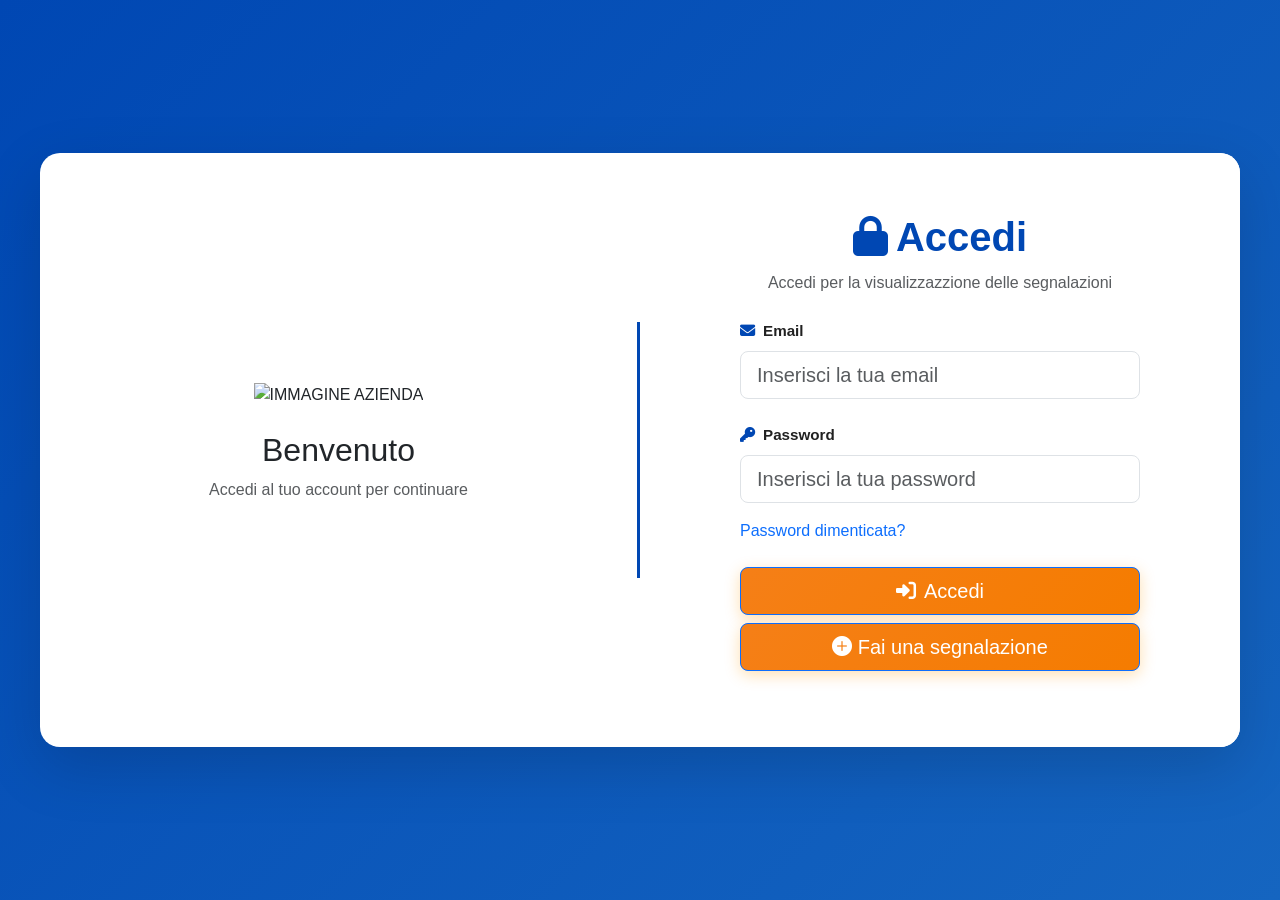
==== login.html @ d014d4db "Add initial HTML structure and styles for login page" ====
<!DOCTYPE html>
<html lang="it">
<head>
    <meta charset="UTF-8">
    <meta name="viewport" content="width=device-width, initial-scale=1.0">
    <title>PAGINA WEB - Login</title>
    <link rel="stylesheet" href="assets/css/styles.css">
    <!--bootstrap link -->    
    <link href="https://cdn.jsdelivr.net/npm/bootstrap@5.3.8/dist/css/bootstrap.min.css" rel="stylesheet" integrity="sha384-sRIl4kxILFvY47J16cr9ZwB07vP4J8+LH7qKQnuqkuIAvNWLzeN8tE5YBujZqJLB" crossorigin="anonymous">
    <!--Font Awesome for icons-->
    <link rel="stylesheet" href="https://cdnjs.cloudflare.com/ajax/libs/font-awesome/6.4.0/css/all.min.css">
    <!--Bootstrap Icons-->
    <link rel="stylesheet" href="https://cdn.jsdelivr.net/npm/bootstrap-icons@1.11.3/font/bootstrap-icons.css">
    <!--bootstrap link js-->
    <script src="https://cdn.jsdelivr.net/npm/bootstrap@5.3.8/dist/js/bootstrap.bundle.min.js" integrity="sha384-FKyoEForCGlyvwx9Hj09JcYn3nv7wiPVlz7YYwJrWVcXK/BmnVDxM+D2scQbITxI" crossorigin="anonymous"></script>
</head>
<body class="login-body">
    <section class="login-section vh-100 d-flex align-items-center justify-content-center">
        <div class="login-container">
            <div class="row g-0 h-100 align-items-center">
                <div class="col-lg-6 d-none d-lg-flex align-items-center justify-content-center login-left-section">
                    <div class="text-center">
                        <img src="assets/images/" class="login-image" alt="IMMAGINE AZIENDA">
                        <h2 class="mt-4 text-dark">Benvenuto</h2>
                        <p class="text-muted">Accedi al tuo account per continuare</p>
                    </div>
                </div>
                <div class="col-lg-6 d-flex align-items-center justify-content-center login-right-section">
                    <div class="login-form-wrapper">
                        <div class="text-center mb-4">
                            <h1 class="login-title"><i class="fas fa-lock me-2"></i>Accedi</h1>
                            <p class="text-muted">Accedi per la visualizzazzione delle segnalazioni</p>
                        </div>
                        
                        <form class="login-form"> <!--da aggiungere la request method per la parte in php-->
                            <div class="form-group mb-4">
                                <label class="form-label fw-bold mb-2" for="email">
                                    <i class="fas fa-envelope me-2"></i>Email
                                </label>
                                <input type="email" id="email" class="form-control form-control-lg login-input"
                                    placeholder="Inserisci la tua email" required/>
                            </div>
                            
                            <div class="form-group mb-3">
                                <label class="form-label fw-bold mb-2" for="password">
                                    <i class="fas fa-key me-2"></i>Password
                                </label>
                                <input type="password" id="password" class="form-control form-control-lg login-input"
                                    placeholder="Inserisci la tua password" required/>
                            </div>

                            <div class="d-flex align-items-center mb-4">
                                <a href="recuperapass.html" class="text-decoration-none link-primary">Password dimenticata?</a>
                            </div>

                            <div class="d-grid gap-2 mb-3">
                                <button type="submit" class="btn btn-primary btn-lg login-button">
                                    <i class="fas fa-sign-in-alt me-2"></i>Accedi
                                </button>
                                <a href="segnalazione.html" class="btn btn-primary btn-lg login-button"><i class="bi bi-plus-circle-fill"></i> Fai una segnalazione</a>
                            </div>
                            
                          
                        </form>
                    </div>
                </div>
            </div>
        </div>
    </section>
</body>
</html>
---- assets/css/styles.css ----
/*colors for webpage*/
:root {
    --primary-color: #0047B3;      /* Dark Blue*/
    --primary-light: #1E88E5;      /* Light Blue*/
    --secondary-color: #F57F17;    /* Dark Orange*/
    --secondary-light: #FF9800;    /* Light Orange*/
    --accent-color: #1B5E20;       /* Dark Green*/
    --dark-text: #212121;          /* Dark text for contrast */
    --light-bg: #F5F7FA;           /* Light background */
    --white: #FFFFFF;              /* White */
    --border-color: #BDBDBD;       /* Darker border color for contrast */
}



.login-body {
    background: linear-gradient(135deg, var(--primary-color) 0%, #1565C0 100%);
    font-family: 'Segoe UI', Tahoma, Geneva, Verdana, sans-serif;
    min-height: 100vh;
}

.login-section {
    padding: 20px;
}

.login-container {
    width: 100%;
    max-width: 1200px;
    background: white;
    border-radius: 20px;
    box-shadow: 0 20px 60px rgba(0, 0, 0, 0.15);
    overflow: hidden;
    min-height: 500px;
}

.login-left-section {
    padding: 60px 40px;
    border-right: 3px solid var(--primary-color);
}

.login-image {
    max-width: 300px;
    height: auto;
}

.login-right-section {
    padding: 60px 40px;
    background: var(--white);
}

.login-form-wrapper {
    width: 100%;
    max-width: 400px;
}

.login-title {
    color: var(--primary-color);
    font-weight: 700;
    margin-bottom: 10px;
    font-size: 2.5rem;
}

.login-input {
    border: 2px solid var(--border-color);
    border-radius: 10px;
    padding: 12px 16px;
    font-size: 1rem;
    transition: all 0.3s ease;
    background-color: var(--white);
    color: var(--dark-text);
}

.login-input:focus {
    border-color: var(--primary-color);
    box-shadow: 0 0 0 0.2rem rgba(30, 136, 229, 0.15);
    background-color: var(--white);
}

.login-input::placeholder {
    color: #999;
}

.login-button {
    background: linear-gradient(135deg, var(--secondary-color) 0%, #F57C00 100%);
    border: none;
    border-radius: 10px;
    padding: 12px 24px;
    font-weight: 600;
    font-size: 1.1rem;
    transition: all 0.3s ease;
    box-shadow: 0 4px 15px rgba(255, 152, 0, 0.3);
    color: white;
}

.login-button:hover {
    transform: translateY(-2px);
    box-shadow: 0 8px 25px rgba(255, 152, 0, 0.5);
    color: white;
}



.form-label {
    color: var(--dark-text);
    font-size: 0.95rem;
}

.form-label i {
    color: var(--primary-color);
}

.form-check-input {
    border-color: var(--border-color);
    border-radius: 4px;
    cursor: pointer;
    transition: all 0.3s ease;
}

.form-check-input:checked {
    background-color: var(--primary-color);
    border-color: var(--primary-color);
}

.form-check-input:focus {
    border-color: var(--primary-color);
    box-shadow: 0 0 0 0.25rem rgba(30, 136, 229, 0.25);
}

.link-primary {
    color: var(--primary-color) !important;
    font-weight: 500;
    transition: all 0.3s ease;
}

.link-primary:hover {
    color: var(--secondary-color) !important;
}

.text-white-50 {
    color: rgba(255, 255, 255, 0.7);
}

/* ===== RESPONSIVE LOGIN CON E SENZA VISUALIZZAZZIONE DELL'IMMAGINE ===== */
@media (max-width: 768px) {
    .login-right-section {
        padding: 40px 30px;
    }
    
    .login-form-wrapper {
        max-width: 100%;
    }
    
    .login-title {
        font-size: 2rem;
    }
    
    .login-image {
        max-width: 200px;
    }
}

@media (max-width: 480px) {
    .login-container {
        min-height: auto;
    }
    
    .login-right-section {
        padding: 30px 20px;
    }
    
    .login-button {
        padding: 10px 20px;
        font-size: 1rem;
    }
    
    .login-title {
        font-size: 1.8rem;
    }
}


.divider:after,
.divider:before {
    content: "";
    flex: 1;
    height: 1px;
    background: #eee;
}

.h-custom {
    height: calc(100% - 73px);
}

@media (max-width: 450px) {
    .h-custom {
        height: 100%;
    }
}
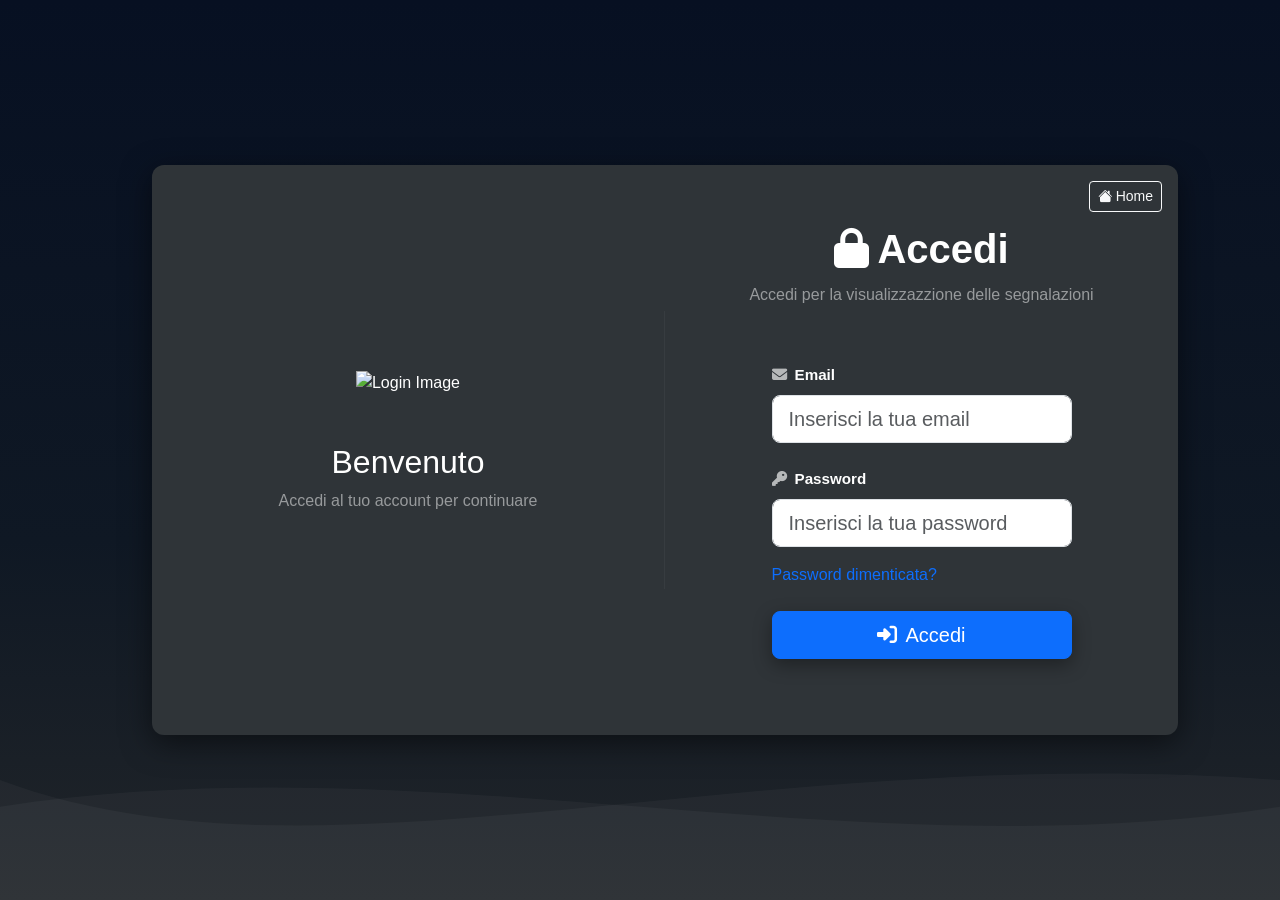
==== commit b5a544dc: "Add modal for submitting reports with title and description fields" ====
--- a/login.html
+++ b/login.html
@@ -11,42 +11,45 @@
     <link rel="stylesheet" href="https://cdnjs.cloudflare.com/ajax/libs/font-awesome/6.4.0/css/all.min.css">
     <!--Bootstrap Icons-->
     <link rel="stylesheet" href="https://cdn.jsdelivr.net/npm/bootstrap-icons@1.11.3/font/bootstrap-icons.css">
-    <!--bootstrap link js-->
-    <script src="https://cdn.jsdelivr.net/npm/bootstrap@5.3.8/dist/js/bootstrap.bundle.min.js" integrity="sha384-FKyoEForCGlyvwx9Hj09JcYn3nv7wiPVlz7YYwJrWVcXK/BmnVDxM+D2scQbITxI" crossorigin="anonymous"></script>
+    
 </head>
 <body class="login-body">
+    <div class="container">
     <section class="login-section vh-100 d-flex align-items-center justify-content-center">
         <div class="login-container">
+            <a href="index.html" class="btn btn-outline-light btn-sm position-absolute top-0 end-0 m-3" aria-label="Torna alla home">
+                <i class="bi bi-house-fill me-1"></i>Home
+            </a>
             <div class="row g-0 h-100 align-items-center">
                 <div class="col-lg-6 d-none d-lg-flex align-items-center justify-content-center login-left-section">
-                    <div class="text-center">
-                        <img src="assets/images/" class="login-image" alt="IMMAGINE AZIENDA">
-                        <h2 class="mt-4 text-dark">Benvenuto</h2>
-                        <p class="text-muted">Accedi al tuo account per continuare</p>
-                    </div>
+                        <div class="text-center">
+                            <img src="assets/images/login-image.png" alt="Login Image" class="login-image mb-4" />
+                            <h2 class="mt-4 text-white">Benvenuto</h2>
+                            <p class="text-white-50">Accedi al tuo account per continuare</p>
+                        </div>
                 </div>
                 <div class="col-lg-6 d-flex align-items-center justify-content-center login-right-section">
                     <div class="login-form-wrapper">
                         <div class="text-center mb-4">
                             <h1 class="login-title"><i class="fas fa-lock me-2"></i>Accedi</h1>
-                            <p class="text-muted">Accedi per la visualizzazzione delle segnalazioni</p>
+                            <p class="text-white-50">Accedi per la visualizzazzione delle segnalazioni</p>
                         </div>
                         
-                        <form class="login-form"> <!--da aggiungere la request method per la parte in php-->
+                        <form class="login-form" method="post" action="login.php" role="form" aria-label="Login">
                             <div class="form-group mb-4">
                                 <label class="form-label fw-bold mb-2" for="email">
                                     <i class="fas fa-envelope me-2"></i>Email
                                 </label>
-                                <input type="email" id="email" class="form-control form-control-lg login-input"
-                                    placeholder="Inserisci la tua email" required/>
+                                <input type="email" id="email" name="email" class="form-control form-control-lg login-input"
+                                    placeholder="Inserisci la tua email" required autocomplete="username" />
                             </div>
                             
                             <div class="form-group mb-3">
                                 <label class="form-label fw-bold mb-2" for="password">
                                     <i class="fas fa-key me-2"></i>Password
                                 </label>
-                                <input type="password" id="password" class="form-control form-control-lg login-input"
-                                    placeholder="Inserisci la tua password" required/>
+                                <input type="password" id="password" name="password" class="form-control form-control-lg login-input"
+                                    placeholder="Inserisci la tua password" required autocomplete="current-password" />
                             </div>
 
                             <div class="d-flex align-items-center mb-4">
@@ -57,7 +60,6 @@
                                 <button type="submit" class="btn btn-primary btn-lg login-button">
                                     <i class="fas fa-sign-in-alt me-2"></i>Accedi
                                 </button>
-                                <a href="segnalazione.html" class="btn btn-primary btn-lg login-button"><i class="bi bi-plus-circle-fill"></i> Fai una segnalazione</a>
                             </div>
                             
                           
@@ -67,5 +69,15 @@
             </div>
         </div>
     </section>
+    </div>
+        <!--Animazione onde per lo sfondo fatta con 2 foto svj soluzione trovata su internet nb : la d: serve per le animazioni -->
+        <div class="page-wave" aria-hidden="true">
+            <svg viewBox="0 0 1200 120" preserveAspectRatio="none">
+                <path class="wave-anim" d="M0,30 C150,120 350,0 600,30 C850,60 1050,0 1200,30 L1200,120 L0,120 Z" fill="var(--wave-color)"></path>
+                <path class="wave-anim wave-anim-slow" d="M0,50 C200,0 400,100 600,50 C800,0 1000,100 1200,50 L1200,120 L0,120 Z" fill="var(--wave-color-2)"></path>
+            </svg>
+        </div>
+
+        <script src="https://cdn.jsdelivr.net/npm/bootstrap@5.3.8/dist/js/bootstrap.bundle.min.js" integrity="sha384-FKyoEForCGlyvwx9Hj09JcYn3nv7wiPVlz7YYwJrWVcXK/BmnVDxM+D2scQbITxI" crossorigin="anonymous"></script>
 </body>
 </html>
